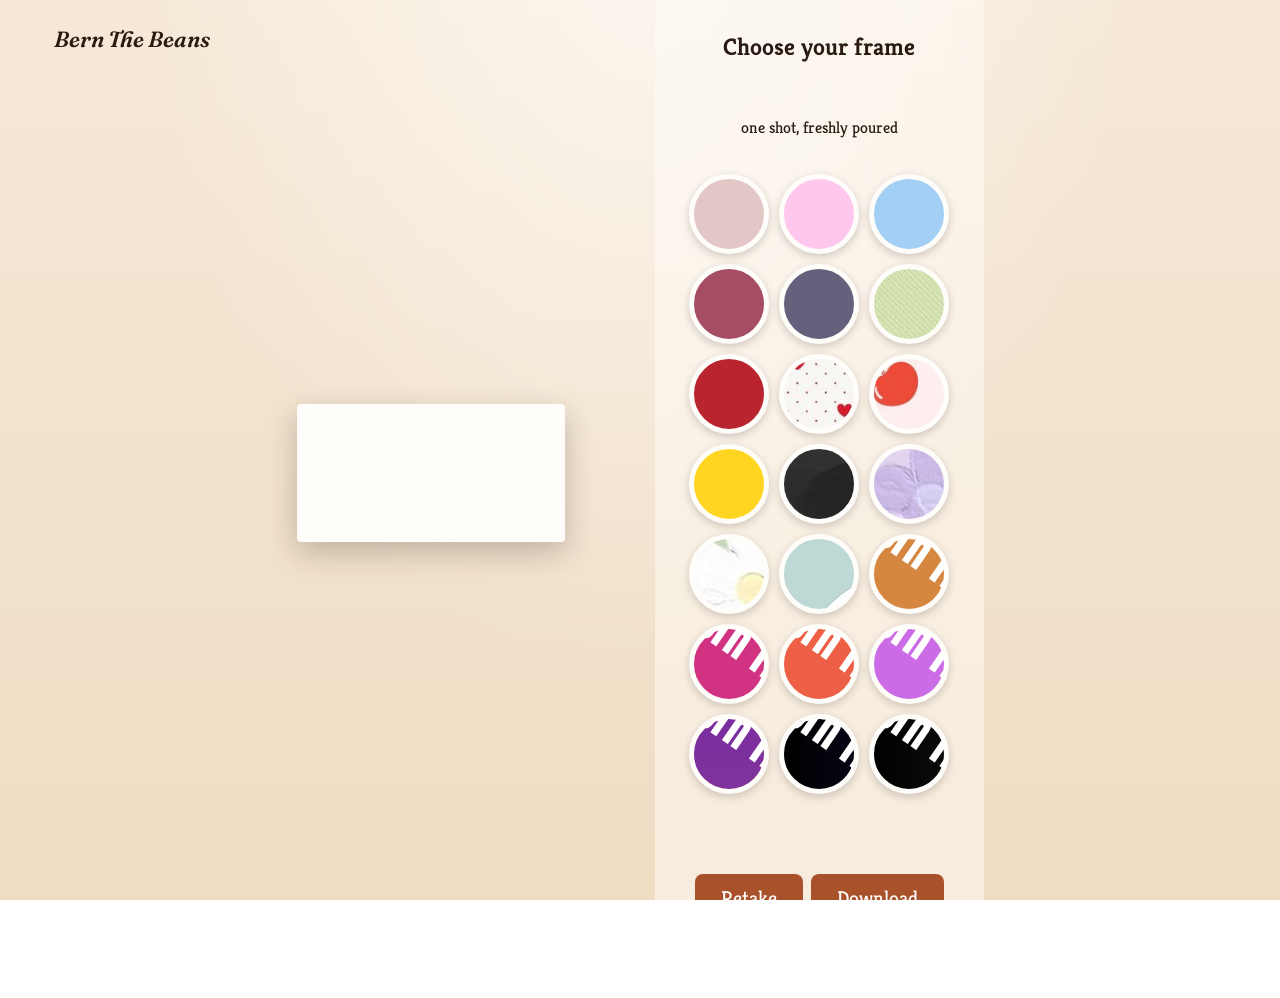
==== download.html @ d231773c "last" ====
<!DOCTYPE html>
<html lang="en">
<head>
    <meta charset="UTF-8">
    <meta name="viewport" content="width=device-width, initial-scale=1.0">
    <title>Bern The Beans PhotoBooth</title>
    <link rel="stylesheet" href="styles.css">
    <link rel="preconnect" href="https://fonts.googleapis.com">
    <link rel="preconnect" href="https://fonts.gstatic.com" crossorigin>
    <link href="https://fonts.googleapis.com/css2?family=Fraunces:ital,opsz,wght@0,9..144,400..700;1,9..144,500..700&family=Caveat:wght@500;700&family=Kreon:wght@300..700&family=League+Spartan:wght@100..900&display=swap" rel="stylesheet">
    <link rel="icon" type="image/png" href="img/logo.png">
</head>
<body class="download">

    <div>
        <h1 class="logo2">Bern The Beans</h1>
    </div>

    <div class="main-container">
        <canvas id="finalCanvas"></canvas>

        <div class="right">
            <h2>Choose your frame</h2>
            <p class="receipt-note">one shot, freshly poured</p>

            <div class="color-grid">
                <button class="color-btn" data-color="img/nude.jpg" style="background-image: url('img/nude.jpg');"></button>
                <button class="color-btn" data-color="img/lilac.jpg" style="background-image: url('img/lilac.jpg');"></button>
                <button class="color-btn" data-color="img/blue.jpg" style="background-image: url('img/blue.jpg');"></button>
                <button class="color-btn" data-color="img/red.jpg" style="background-image: url('img/red.jpg');"></button>
                <button class="color-btn" data-color="img/cobalt.jpg" style="background-image: url('img/cobalt.jpg');"></button>
                <button class="color-btn" data-color="img/matcha.jpg" style="background-image: url('img/matcha.jpg');"></button>
                <button class="color-btn" data-color="img/valentines.png" style="background-image: url('img/valentines.png');"></button>
                <button class="color-btn" data-color="img/valentines1.png" style="background-image: url('img/valentines1.png');"></button>
                <button class="color-btn" data-color="img/valentines2.png" style="background-image: url('img/valentines2.png');"></button>
                <button class="color-btn" data-color="img/yellow.jpg" style="background-image: url('img/yellow.jpg');"></button>
                <button class="color-btn" data-color="img/black.jpg" style="background-image: url('img/black.jpg');"></button>
                <button class="color-btn" data-color="img/purple.jpg" style="background-image: url('img/purple.jpg');"></button>
                <button class="color-btn" data-color="img/green.jpg" style="background-image: url('img/green.jpg');"></button>
                <button class="color-btn" data-color="img/bgg.jpg" style="background-image: url('img/bgg.jpg');"></button>
                <button class="color-btn" data-color="img/1.png" style="background-image: url('img/1.png');"></button>
                <button class="color-btn" data-color="img/2.png" style="background-image: url('img/2.png');"></button>
                <button class="color-btn" data-color="img/3.png" style="background-image: url('img/3.png');"></button>
                <button class="color-btn" data-color="img/4.png" style="background-image: url('img/4.png');"></button>
                <button class="color-btn" data-color="img/5.png" style="background-image: url('img/5.png');"></button>
                <button class="color-btn" data-color="img/6.png" style="background-image: url('img/6.png');"></button>
                <button class="color-btn" data-color="img/7.png" style="background-image: url('img/7.png');"></button>
            </div>

            <div class="button-last">
                <a href="photobooth.html"><button>Retake</button></a>
                <button id="download-btn">Download</button>
            </div>
        </div>
    </div>

    <script src="download.js"></script>

</body>
</html>
---- styles.css ----
/* ============================================
   BERN THE BEANS PHOTOBOOTH
   Coffee-shop theme — a menu-board sign,
   an espresso-stage camera room, and a
   receipt-style download counter.
   ============================================ */

:root{
    /* -- palette: roasted, poured, chalked -- */
    --coffee-black:  #2A1B12;   /* espresso, deep text/bg */
    --espresso:      #4A2E1E;   /* stage curtain brown */
    --cocoa:         #6F4630;   /* muted secondary text */
    --caramel:       #C68958;   /* warm mid accent / borders */
    --rust:          #A8512B;   /* CTA / primary accent */
    --cream:         #F6E9D8;   /* latte foam page background */
    --foam:          #FFFDF9;   /* milk-foam white */
    --chalk:         #F3EFE6;   /* chalk lettering on board */

    /* legacy variable names kept so nothing else silently breaks */
    --primary-color: var(--rust);
    --text-color: var(--coffee-black);
    --accent-color: var(--caramel);
    --white: var(--foam);
}

html, body {
    overflow: hidden;
    height: 100%;
    margin: 0;
    padding: 0;
}

/* Chalkboard-style wordmark used site-wide */
.logo1 {
    margin-top: 8vh;
    font-family: 'Fraunces', serif;
    font-optical-sizing: auto;
    font-weight: 600;
    font-style: italic;
    font-size: clamp(28px, 4.2vw, 64px);
    text-align: center;
    color: var(--coffee-black);
    letter-spacing: 0.01em;
}

.logo1::after{
    content: "";
    display: block;
    width: 72px;
    height: 3px;
    margin: 14px auto 0;
    background: var(--rust);
    border-radius: 2px;
}

.logo2 {
    padding-left: 2em;
    font-family: 'Fraunces', serif;
    font-weight: 600;
    font-style: italic;
    font-size: 22px;
    position: fixed;
    top: 10px;
    left: 10px;
    z-index: 1000;
    color: var(--coffee-black);
}

body {
    display: flex;
    flex-direction: column;
    justify-content: center;
    align-items: center;
    height: 100vh;
    margin: 0;
    background-size: cover;
    background-position: center;
    background-repeat: no-repeat;
    font-family: 'Kreon', serif;
    text-align: center;
    gap: min(5vh, 60px);
    padding: 5vh 5vw;
    box-sizing: border-box;
    overflow: hidden;
    color: var(--coffee-black);
}

/* -- Page grounds, built from gradients so nothing depends on
      a missing image file. Swap in url('img/bg.png') on any of
      these if you'd rather use a photographed backdrop. -- */

.home{
    background:
        radial-gradient(ellipse at 50% -10%, rgba(255,255,255,0.6), transparent 55%),
        repeating-linear-gradient(90deg, rgba(0,0,0,0.015) 0 2px, transparent 2px 4px),
        linear-gradient(180deg, var(--cream) 0%, #EFDCC3 100%);
}

.instructions{
    background:
        radial-gradient(ellipse at 50% -10%, rgba(255,255,255,0.5), transparent 55%),
        linear-gradient(180deg, #F1E2CC 0%, var(--cream) 100%);
}

.photobooth{
    background:
        radial-gradient(ellipse at 50% 20%, rgba(255,255,255,0.06), transparent 60%),
        linear-gradient(180deg, var(--espresso) 0%, var(--coffee-black) 100%);
    color: var(--chalk);
}

.download{
    background:
        radial-gradient(ellipse at 50% -10%, rgba(255,255,255,0.6), transparent 55%),
        linear-gradient(180deg, var(--cream) 0%, #EFDCC3 100%);
}

img {
    max-width: 80%;
    height: auto;
    display: block;
    margin: 0 auto;
}

/* Decorative steam-cup mark that replaces the old .star image.
   Pure CSS/SVG, no external asset required. */
.star{
    margin-top: -10px;
    width: 110px;
    height: 110px;
}

.steam-cup {
    display: block;
    margin: 0 auto;
    width: 96px;
    height: auto;
    overflow: visible;
}

.steam-cup .steam {
    stroke: var(--cocoa);
    stroke-width: 5;
    stroke-linecap: round;
    fill: none;
    opacity: 0.7;
    transform-origin: center;
    animation: rise 3s ease-in-out infinite;
}
.steam-cup .steam.s2 { animation-delay: 0.6s; }
.steam-cup .steam.s3 { animation-delay: 1.2s; }

@keyframes rise {
    0%   { transform: translateY(6px) scaleY(0.9); opacity: 0; }
    25%  { opacity: 0.75; }
    70%  { opacity: 0.35; }
    100% { transform: translateY(-14px) scaleY(1.05); opacity: 0; }
}

@media (prefers-reduced-motion: reduce){
    .steam-cup .steam { animation: none; opacity: 0.5; }
}

/* Chalkboard tagline chip */
.chalk-tagline{
    font-family: 'Caveat', cursive;
    font-size: clamp(20px, 2.6vw, 30px);
    color: var(--chalk);
    background: var(--coffee-black);
    display: inline-block;
    padding: 10px 26px;
    border-radius: 6px;
    transform: rotate(-1.2deg);
    box-shadow: 0 6px 14px rgba(42,27,18,0.25);
}

button {
    display: flex;
    align-items: center;
    justify-content: center;
    color: var(--foam);
    font-family: 'Kreon', serif;
    font-size: clamp(16px, 2vw, 20px);
    background-color: var(--rust);
    padding: 12px 26px;
    gap: 8px;
    border: none;
    cursor: pointer;
    transition: 0.3s;
    border-radius: 8px;
    box-shadow: 0 4px 0 var(--coffee-black);
}

#ready-btn, #start-btn{
    position: fixed;
    bottom: calc(56px + 56px);
    left: 50%;
    transform: translateX(-50%);
    z-index: 10;
}

a{
    text-decoration: none;
}

button:hover{
    color: var(--coffee-black);
    background-color: var(--caramel);
    transform: translateY(2px);
    box-shadow: 0 2px 0 var(--coffee-black);
}
#ready-btn:hover, #start-btn:hover{
    transform: translateX(-50%) translateY(2px);
}

.footer-text {
    position: fixed;
    bottom: 16px;
    left: 50%;
    transform: translateX(-50%);
    font-family: 'League Spartan', serif;
    font-size: clamp(12px, 1.2vw, 14px);
    font-weight: 500;
    text-align: center;
    max-width: 90%;
    color: var(--cocoa);
}


/*PHOTOBOOTH*/

.photobooth {
    height: 100vh;
    display: flex;
    justify-content: center;
    align-items: center;
    padding: 20px;
}

.camera-container {
    display: flex;
    flex-direction: column;
    align-items: center;
    gap: 16px;
    width: 90%;
    max-width: 960px;
    padding: 16px;
    height: 100vh;
    justify-content: center;
}

video {
    width: 100%;
    max-width: 600px;
    height: auto;
    border: 16px solid var(--foam);
    background-color: var(--coffee-black);
    border-radius: 8px;
    box-shadow: 0 0 0 4px var(--caramel), 0 20px 40px rgba(0,0,0,0.45);
    transform: scaleX(-1);
    -webkit-transform: scaleX(-1);
    -moz-transform: scaleX(-1);
}

/* Countdown text */

#countdown {
    font-size: clamp(18px, 2vw, 24px);
    font-weight: bold;
    color: var(--chalk);
    text-align: center;
    font-family: 'Fraunces', serif;
}

#counter {
    font-size: clamp(16px, 1.8vw, 20px);
    color: var(--caramel);
}


/*DOWNLOAD*/

body .download {
    display: flex;
    justify-content: center;
    align-items: center;
    height: 100vh;
    margin: 0;
    flex-direction: column;
}


.main-container {
    display: flex;
    justify-content: center;
    align-items: center;
    gap: 40px;
}

#finalCanvas {
    max-width: 70vw;
    max-height: 70vh;
    background: var(--foam);
    padding: 14px;
    border-radius: 4px;
    box-shadow: 0 10px 30px rgba(42,27,18,0.25);
}

.right {
    margin-left: 50px;
    display: flex;
    flex-direction: column;
    align-items: center;
    justify-content: center;
    gap: 20px;
    padding: 20px;
    border-radius: 12px;
    background: rgba(255,253,249,0.5);
}


.color-grid {
    display: grid;
    grid-template-columns: repeat(3, 1fr);
    grid-template-rows: repeat(2, auto);
    gap: 10px;
    justify-content: center;
}

.color-btn {
    width: 80px;
    height: 80px;
    border-radius: 50%;
    border: 5px solid var(--foam);
    cursor: pointer;
    transition: transform 0.2s ease-in-out;
    box-shadow: 0 3px 8px rgba(42,27,18,0.2);
}

.color-btn:hover {
    transform: scale(1.1);
}

.button-last{
    display: flex;
    gap: 8px;
    margin-top: 50px;
    padding: 10px 20px;
    font-size: 16px;
    border: none;
    color: var(--foam);
}


@media (max-width: 768px) {

    .logo1 {
        font-size: 8vw;
        margin-top: 7vh;
    }

    img {
        max-width: 300px;
        padding-top: 20px;
        padding-bottom: 20px;
    }


    button {
        font-size: 20px;
        padding: 10px 16px;
    }

    .footer-text {
        position: fixed;
        bottom: 10px;
        left: 50%;
        transform: translateX(-50%);
        text-align: center;
        font-size: 14px;
        max-width: 90%;
        margin-top: 50px;
        padding: 5px 10px;
    }

    .main-container {
        flex-direction: row;
        align-items: center;
        gap: 20px;
        max-width: 100vw;
        flex-wrap: wrap;
        overflow-x: auto;
        white-space: nowrap;
        padding: 10px;
        margin-bottom: 50px;
    }

    .right {
        margin-left: 0;
        max-width: 100%;
        flex-shrink: 0;
    }

    #finalCanvas {
        width: 100%;
        max-width: 40vw;
        height: auto;
        max-height: 60vh;
        object-fit: contain;
        flex-shrink: 0;
    }

    body {
        overflow-x: auto;
    }

    .camera-container {
        max-width: 80%;
        display: flex;
        flex-direction: column;
        justify-content: center;
        align-items: center;
        gap: 12px;
        height: 100vh;
    }

    video {
        max-width: 100%;
        border-width: 12px;
    }
}

@media (max-width: 480px) {

    .logo1 {
        font-size: 32px;
        margin-bottom: 50px;
    }

    img {
        max-width: 200px;
        display: block;
        padding-top: 10px;
        margin-bottom: 50px;
    }

    button {
        font-size: 20px;
        padding: 8px 14px;
        display: block;
        margin-top: 50px;
    }

    .main-container {
        flex-direction: row;
        align-items: center;
        gap: 10px;
        max-width: 100vw;
        flex-wrap: wrap;
        overflow-x: auto;
        white-space: nowrap;
        margin-bottom: 0;
        padding-bottom: 25px;
    }

    .footer-text {
        position: fixed;
        bottom: 10px;
        left: 50%;
        transform: translateX(-50%);
        text-align: center;
        font-size: 10px;
        max-width: 90%;
        background: rgba(255, 253, 249, 0.85);
        padding: 5px 10px;
    }

    h2{
        font-size: 20px;
    }

    .color-btn {
        width: 60px;
        height: 60px;
        border-radius: 50%;
        border: 3px solid var(--foam);
        cursor: pointer;
        transition: transform 0.2s ease-in-out;
    }

    .camera-container {
        display: flex;
        flex-direction: column;
        justify-content: center;
        align-items: center;
        gap: 12px;
        height: 100vh;
    }

    video {
        border-width: 8px;
        border-radius: 6px;
    }

    #countdown {
        font-size: 18px;
    }

    #counter {
        font-size: 16px;
    }
}
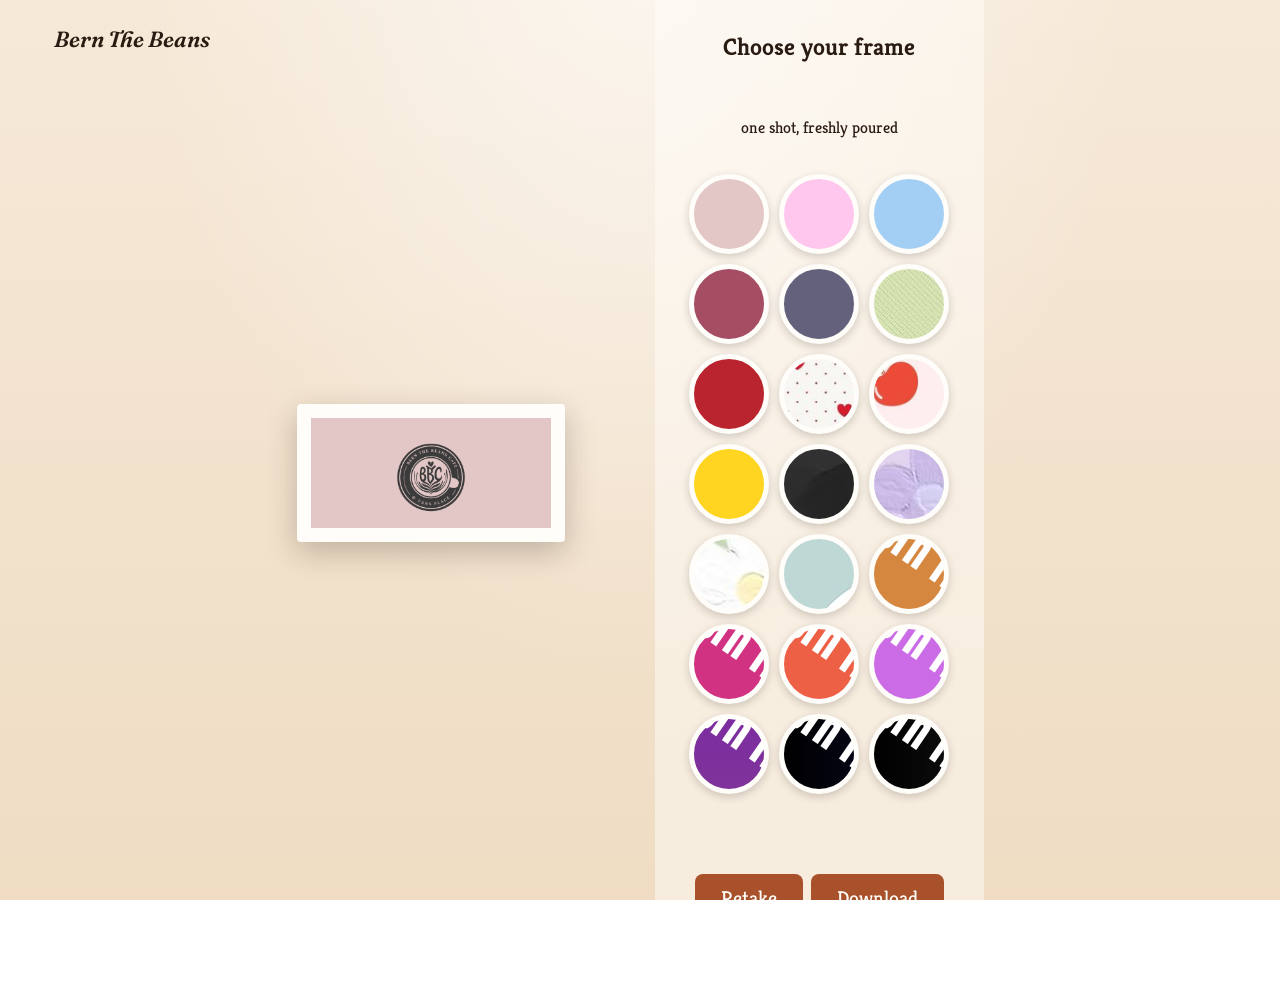
==== commit 733b4c78: "commit" ====
(no text change in the page or its own stylesheets)
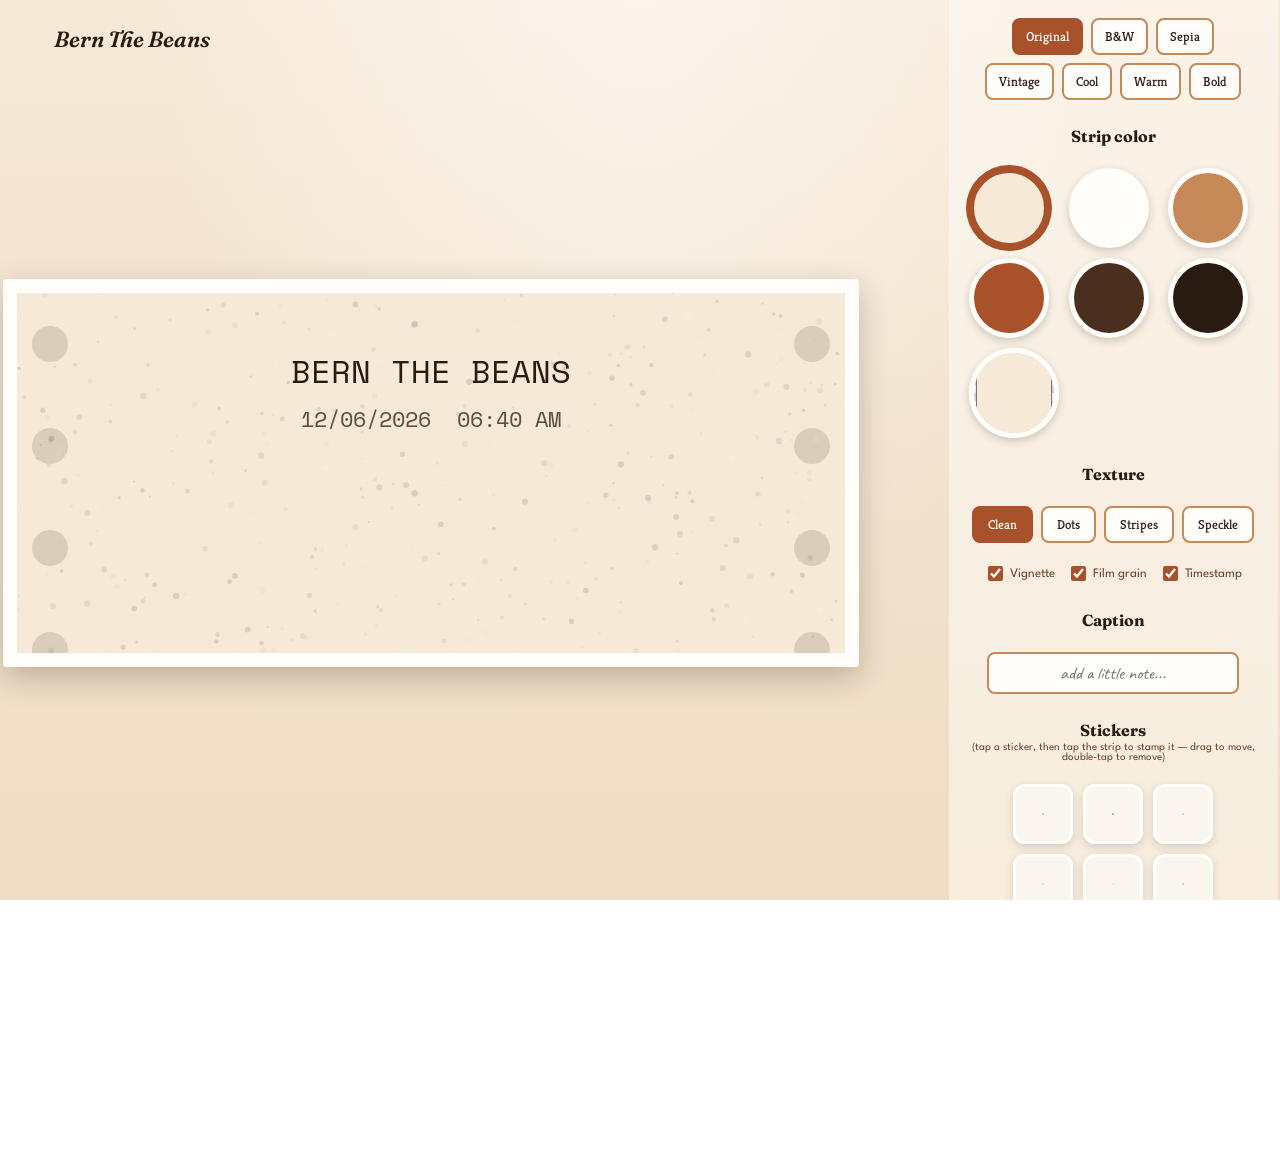
==== commit ac125f66: "cc" ====
--- a/download.html
+++ b/download.html
@@ -7,7 +7,7 @@
     <link rel="stylesheet" href="styles.css">
     <link rel="preconnect" href="https://fonts.googleapis.com">
     <link rel="preconnect" href="https://fonts.gstatic.com" crossorigin>
-    <link href="https://fonts.googleapis.com/css2?family=Fraunces:ital,opsz,wght@0,9..144,400..700;1,9..144,500..700&family=Caveat:wght@500;700&family=Kreon:wght@300..700&family=League+Spartan:wght@100..900&display=swap" rel="stylesheet">
+    <link href="https://fonts.googleapis.com/css2?family=Fraunces:ital,opsz,wght@0,9..144,400..700;1,9..144,500..700&family=Caveat:wght@500;700&family=Kreon:wght@300..700&family=League+Spartan:wght@100..900&family=Space+Mono:wght@400;700&display=swap" rel="stylesheet">
     <link rel="icon" type="image/png" href="img/logo.png">
 </head>
 <body class="download">
@@ -17,34 +17,82 @@
     </div>
 
     <div class="main-container">
-        <canvas id="finalCanvas"></canvas>
+        <div class="canvas-wrap">
+            <canvas id="finalCanvas"></canvas>
+            <div id="flash-overlay"></div>
+        </div>
 
         <div class="right">
-            <h2>Choose your frame</h2>
+            <h2>Develop your strip</h2>
             <p class="receipt-note">one shot, freshly poured</p>
 
+            <h3>Filter</h3>
+            <div class="filter-grid">
+                <button class="filter-btn selected" data-filter="original">Original</button>
+                <button class="filter-btn" data-filter="bw">B&amp;W</button>
+                <button class="filter-btn" data-filter="sepia">Sepia</button>
+                <button class="filter-btn" data-filter="vintage">Vintage</button>
+                <button class="filter-btn" data-filter="cool">Cool</button>
+                <button class="filter-btn" data-filter="warm">Warm</button>
+                <button class="filter-btn" data-filter="contrast">Bold</button>
+            </div>
+
+            <h3>Strip color</h3>
             <div class="color-grid">
-                <button class="color-btn" data-color="img/nude.jpg" style="background-image: url('img/nude.jpg');"></button>
-                <button class="color-btn" data-color="img/lilac.jpg" style="background-image: url('img/lilac.jpg');"></button>
-                <button class="color-btn" data-color="img/blue.jpg" style="background-image: url('img/blue.jpg');"></button>
-                <button class="color-btn" data-color="img/red.jpg" style="background-image: url('img/red.jpg');"></button>
-                <button class="color-btn" data-color="img/cobalt.jpg" style="background-image: url('img/cobalt.jpg');"></button>
-                <button class="color-btn" data-color="img/matcha.jpg" style="background-image: url('img/matcha.jpg');"></button>
-                <button class="color-btn" data-color="img/valentines.png" style="background-image: url('img/valentines.png');"></button>
-                <button class="color-btn" data-color="img/valentines1.png" style="background-image: url('img/valentines1.png');"></button>
-                <button class="color-btn" data-color="img/valentines2.png" style="background-image: url('img/valentines2.png');"></button>
-                <button class="color-btn" data-color="img/yellow.jpg" style="background-image: url('img/yellow.jpg');"></button>
-                <button class="color-btn" data-color="img/black.jpg" style="background-image: url('img/black.jpg');"></button>
-                <button class="color-btn" data-color="img/purple.jpg" style="background-image: url('img/purple.jpg');"></button>
-                <button class="color-btn" data-color="img/green.jpg" style="background-image: url('img/green.jpg');"></button>
-                <button class="color-btn" data-color="img/bgg.jpg" style="background-image: url('img/bgg.jpg');"></button>
-                <button class="color-btn" data-color="img/1.png" style="background-image: url('img/1.png');"></button>
-                <button class="color-btn" data-color="img/2.png" style="background-image: url('img/2.png');"></button>
-                <button class="color-btn" data-color="img/3.png" style="background-image: url('img/3.png');"></button>
-                <button class="color-btn" data-color="img/4.png" style="background-image: url('img/4.png');"></button>
-                <button class="color-btn" data-color="img/5.png" style="background-image: url('img/5.png');"></button>
-                <button class="color-btn" data-color="img/6.png" style="background-image: url('img/6.png');"></button>
-                <button class="color-btn" data-color="img/7.png" style="background-image: url('img/7.png');"></button>
+                <button class="color-btn selected" data-color="#F6E9D8" style="background-color:#F6E9D8;"></button>
+                <button class="color-btn" data-color="#FFFDF9" style="background-color:#FFFDF9;"></button>
+                <button class="color-btn" data-color="#C68958" style="background-color:#C68958;"></button>
+                <button class="color-btn" data-color="#A8512B" style="background-color:#A8512B;"></button>
+                <button class="color-btn" data-color="#4A2E1E" style="background-color:#4A2E1E;"></button>
+                <button class="color-btn" data-color="#2A1B12" style="background-color:#2A1B12;"></button>
+                <label class="color-btn custom-swatch" for="custom-color">
+                    <input type="color" id="custom-color" value="#F6E9D8">
+                </label>
+            </div>
+
+            <h3>Texture</h3>
+            <div class="pattern-grid">
+                <button class="pattern-btn selected" data-pattern="solid">Clean</button>
+                <button class="pattern-btn" data-pattern="dots">Dots</button>
+                <button class="pattern-btn" data-pattern="stripes">Stripes</button>
+                <button class="pattern-btn" data-pattern="speckle">Speckle</button>
+            </div>
+
+            <div class="toggle-row">
+                <label><input type="checkbox" id="vignette-toggle" checked> Vignette</label>
+                <label><input type="checkbox" id="grain-toggle" checked> Film grain</label>
+                <label><input type="checkbox" id="timestamp-toggle" checked> Timestamp</label>
+            </div>
+
+            <h3>Caption</h3>
+            <input type="text" id="caption-input" maxlength="28" placeholder="add a little note...">
+
+<h3>Stickers <span class="hint">(tap a sticker, then tap the strip to stamp it — drag to move, double-tap to remove)</span></h3>
+            <div class="icon-grid">
+                <button class="icon-btn" data-type="cup" title="Cup">
+                    <svg viewBox="0 0 48 48"><ellipse cx="24" cy="39" rx="14" ry="3.5" fill="#FFFDF9"/><path d="M11 20h26l-3 22a2 2 0 0 1-2 2H16a2 2 0 0 1-2-2z" fill="#A8512B"/><path d="M35 25a5 5 0 0 1 0 10" fill="none" stroke="#A8512B" stroke-width="3"/><path d="M17 15q-3-5 0-9M24 15q-3-5 0-9M31 15q-3-5 0-9" fill="none" stroke="#6F4630" stroke-width="2.4" stroke-linecap="round" opacity="0.6"/></svg>
+                </button>
+                <button class="icon-btn" data-type="bean" title="Bean">
+                    <svg viewBox="0 0 48 48"><ellipse cx="24" cy="24" rx="14" ry="20" transform="rotate(35 24 24)" fill="#6F4630"/><path d="M22 6q6 18 0 36" fill="none" stroke="#2A1B12" stroke-width="2.4"/></svg>
+                </button>
+                <button class="icon-btn" data-type="heart" title="Heart">
+                    <svg viewBox="0 0 48 48"><path d="M24 40C4 26 8 8 24 16 40 8 44 26 24 40Z" fill="#A8512B"/></svg>
+                </button>
+                <button class="icon-btn" data-type="star" title="Star">
+                    <svg viewBox="0 0 48 48"><polygon points="24,4 30,18 45,18 33,28 37,43 24,34 11,43 15,28 3,18 18,18" fill="#C68958"/></svg>
+                </button>
+                <button class="icon-btn" data-type="sparkle" title="Sparkle">
+                    <svg viewBox="0 0 48 48"><path d="M24 4C24 16 24 16 36 24 24 32 24 32 24 44 24 32 24 32 12 24 24 16 24 16 24 4Z" fill="#2A1B12"/></svg>
+                </button>
+                <button class="icon-btn" data-type="leaf" title="Leaf">
+                    <svg viewBox="0 0 48 48"><path d="M24 44C4 34 8 12 24 6 40 12 44 34 24 44Z" fill="#6E8B4A"/><line x1="24" y1="40" x2="24" y2="8" stroke="#3F5A2A" stroke-width="2"/></svg>
+                </button>
+            </div>
+
+            <div class="sticker-tools">
+                <button id="undo-btn">↩ Undo</button>
+                <button id="clear-btn">🧹 Clear</button>
+                <button id="surprise-btn">🎲 Surprise me</button>
             </div>
 
             <div class="button-last">
--- a/styles.css
+++ b/styles.css
@@ -85,10 +85,6 @@
     color: var(--coffee-black);
 }
 
-/* -- Page grounds, built from gradients so nothing depends on
-      a missing image file. Swap in url('img/bg.png') on any of
-      these if you'd rather use a photographed backdrop. -- */
-
 .home{
     background:
         radial-gradient(ellipse at 50% -10%, rgba(255,255,255,0.6), transparent 55%),
@@ -122,8 +118,6 @@
     margin: 0 auto;
 }
 
-/* Decorative steam-cup mark that replaces the old .star image.
-   Pure CSS/SVG, no external asset required. */
 .star{
     margin-top: -10px;
     width: 110px;
@@ -161,7 +155,6 @@
     .steam-cup .steam { animation: none; opacity: 0.5; }
 }
 
-/* Chalkboard tagline chip */
 .chalk-tagline{
     font-family: 'Caveat', cursive;
     font-size: clamp(20px, 2.6vw, 30px);
@@ -262,8 +255,6 @@
     -moz-transform: scaleX(-1);
 }
 
-/* Countdown text */
-
 #countdown {
     font-size: clamp(18px, 2vw, 24px);
     font-weight: bold;
@@ -349,6 +340,73 @@
     font-size: 16px;
     border: none;
     color: var(--foam);
+}
+
+/* -- NEW: customizable frame controls -- */
+
+.right h3 {
+    font-family: 'Fraunces', serif;
+    font-size: 16px;
+    margin: 6px 0 2px;
+    color: var(--coffee-black);
+}
+
+.receipt-note {
+    font-family: 'Caveat', cursive;
+    font-size: 18px;
+    color: var(--cocoa);
+    margin: -6px 0 6px;
+}
+
+.color-btn.selected {
+    border-color: var(--rust);
+    box-shadow: 0 0 0 3px var(--rust);
+}
+
+.custom-swatch {
+    display: flex;
+    align-items: center;
+    justify-content: center;
+    background: repeating-conic-gradient(#ccc 0% 25%, #eee 0% 50%) 50% / 16px 16px;
+    padding: 0;
+    overflow: hidden;
+}
+
+.custom-swatch input[type="color"] {
+    width: 140%;
+    height: 140%;
+    border: none;
+    padding: 0;
+    cursor: pointer;
+    background: none;
+}
+
+.icon-grid {
+    display: grid;
+    grid-template-columns: repeat(3, 1fr);
+    gap: 10px;
+    justify-content: center;
+}
+
+.icon-btn {
+    display: flex;
+    align-items: center;
+    justify-content: center;
+}
+
+.icon-btn svg {
+    width: 34px;
+    height: 34px;
+}
+
+.icon-btn:hover {
+    transform: scale(1.08);
+}
+
+.icon-btn.selected {
+    border-color: var(--rust);
+    box-shadow: 0 0 0 3px var(--rust);
+    background: rgba(200,137,88,0.25);
 }
 
 
@@ -509,4 +567,297 @@
     #counter {
         font-size: 16px;
     }
+}
+
+/* -- NEW: filmstrip / legit photobooth styling -- */
+
+.canvas-wrap {
+    position: relative;
+    display: flex;
+    justify-content: center;
+    align-items: center;
+}
+
+#finalCanvas {
+    cursor: crosshair;
+    transition: transform 0.2s ease;
+}
+
+#finalCanvas.pop {
+    animation: canvas-pop 0.4s ease;
+}
+
+@keyframes canvas-pop {
+    0%   { transform: scale(1); }
+    35%  { transform: scale(1.03) rotate(-0.6deg); }
+    70%  { transform: scale(0.99) rotate(0.4deg); }
+    100% { transform: scale(1) rotate(0deg); }
+}
+
+/* Flash-bulb intro overlay, sits on top of the canvas */
+#flash-overlay {
+    position: absolute;
+    inset: 14px; /* match #finalCanvas padding so it covers just the strip */
+    background: #fff;
+    opacity: 0;
+    pointer-events: none;
+    border-radius: 4px;
+}
+
+#flash-overlay.flash-fire {
+    opacity: 1;
+    animation: flash-flicker 0.22s steps(2, end);
+}
+
+#flash-overlay.flash-fade {
+    opacity: 1;
+    animation: flash-fade-out 0.7s ease forwards;
+}
+
+@keyframes flash-flicker {
+    0%   { opacity: 1; }
+    50%  { opacity: 0.4; }
+    100% { opacity: 1; }
+}
+
+@keyframes flash-fade-out {
+    0%   { opacity: 1; }
+    100% { opacity: 0; }
+}
+
+.hint {
+    font-family: 'League Spartan', serif;
+    font-size: 11px;
+    font-weight: 400;
+    color: var(--cocoa);
+    display: block;
+    margin-top: 2px;
+}
+
+.receipt-note {
+    font-family: 'Caveat', cursive;
+    font-size: 18px;
+    color: var(--cocoa);
+    margin: -6px 0 6px;
+}
+
+.right h3 {
+    font-family: 'Fraunces', serif;
+    font-size: 16px;
+    margin: 6px 0 2px;
+    color: var(--coffee-black);
+}
+
+/* Filter chooser */
+.filter-grid {
+    display: flex;
+    flex-wrap: wrap;
+    gap: 8px;
+    justify-content: center;
+    max-width: 260px;
+}
+
+.filter-btn {
+    font-size: 13px;
+    padding: 8px 12px;
+    background: var(--foam);
+    color: var(--coffee-black);
+    border: 2px solid var(--caramel);
+    box-shadow: none;
+}
+
+.filter-btn:hover {
+    background: var(--caramel);
+    color: var(--foam);
+}
+
+.filter-btn.selected {
+    background: var(--rust);
+    color: var(--foam);
+    border-color: var(--rust);
+}
+
+/* Color swatches */
+.color-btn.selected {
+    border-color: var(--rust);
+    box-shadow: 0 0 0 3px var(--rust);
+}
+
+.custom-swatch {
+    display: flex;
+    align-items: center;
+    justify-content: center;
+    background: repeating-conic-gradient(#ccc 0% 25%, #eee 0% 50%) 50% / 16px 16px;
+    padding: 0;
+    overflow: hidden;
+}
+
+.custom-swatch input[type="color"] {
+    width: 140%;
+    height: 140%;
+    border: none;
+    padding: 0;
+    cursor: pointer;
+    background: none;
+}
+
+/* Texture buttons */
+.pattern-grid {
+    display: flex;
+    flex-wrap: wrap;
+    gap: 8px;
+    justify-content: center;
+}
+
+.pattern-btn {
+    font-size: 13px;
+    padding: 8px 14px;
+    background: var(--foam);
+    color: var(--coffee-black);
+    border: 2px solid var(--caramel);
+    box-shadow: none;
+}
+
+.pattern-btn:hover {
+    background: var(--caramel);
+    color: var(--foam);
+}
+
+.pattern-btn.selected {
+    background: var(--rust);
+    color: var(--foam);
+    border-color: var(--rust);
+}
+
+/* Toggle checkboxes for vignette / grain / timestamp */
+.toggle-row {
+    display: flex;
+    flex-wrap: wrap;
+    gap: 12px;
+    justify-content: center;
+    font-family: 'League Spartan', serif;
+    font-size: 13px;
+    color: var(--cocoa);
+}
+
+.toggle-row label {
+    display: flex;
+    align-items: center;
+    gap: 4px;
+    cursor: pointer;
+}
+
+.toggle-row input[type="checkbox"] {
+    accent-color: var(--rust);
+    width: 15px;
+    height: 15px;
+    cursor: pointer;
+}
+
+/* Caption input */
+#caption-input {
+    font-family: 'Caveat', cursive;
+    font-size: 18px;
+    padding: 8px 14px;
+    border: 2px solid var(--caramel);
+    border-radius: 8px;
+    background: var(--foam);
+    color: var(--coffee-black);
+    width: 220px;
+    text-align: center;
+}
+
+#caption-input:focus {
+    outline: none;
+    border-color: var(--rust);
+}
+
+/* Sticker palette */
+.icon-grid {
+    display: grid;
+    grid-template-columns: repeat(3, 1fr);
+    gap: 10px;
+    justify-content: center;
+}
+
+.icon-btn {
+    width: 60px;
+    height: 60px;
+    border-radius: 12px;
+    border: 3px solid var(--foam);
+    background: rgba(255,253,249,0.6);
+    font-size: 26px;
+    cursor: pointer;
+    transition: transform 0.2s ease-in-out, box-shadow 0.2s;
+    box-shadow: 0 3px 8px rgba(42,27,18,0.15);
+}
+
+.icon-btn:hover {
+    transform: scale(1.08);
+}
+
+.icon-btn.armed {
+    border-color: var(--rust);
+    box-shadow: 0 0 0 3px var(--rust);
+    background: rgba(200,137,88,0.3);
+    animation: armed-bounce 0.6s ease infinite;
+}
+
+@keyframes armed-bounce {
+    0%, 100% { transform: translateY(0); }
+    50%      { transform: translateY(-4px); }
+}
+
+/* Sticker tool buttons */
+.sticker-tools {
+    display: flex;
+    flex-wrap: wrap;
+    gap: 8px;
+    justify-content: center;
+}
+
+.sticker-tools button {
+    font-size: 13px;
+    padding: 8px 12px;
+    box-shadow: 0 3px 0 var(--coffee-black);
+}
+
+#surprise-btn {
+    background-color: var(--cocoa);
+}
+
+#surprise-btn:hover {
+    background-color: var(--caramel);
+}
+
+/* Gentle pulse on Download */
+#download-btn {
+    animation: pulse-glow 2.4s ease-in-out infinite;
+}
+
+@keyframes pulse-glow {
+    0%, 100% { box-shadow: 0 4px 0 var(--coffee-black), 0 0 0 rgba(168,81,43,0); }
+    50%      { box-shadow: 0 4px 0 var(--coffee-black), 0 0 16px rgba(168,81,43,0.55); }
+}
+
+/* Confetti burst */
+.confetti-layer {
+    position: fixed;
+    inset: 0;
+    pointer-events: none;
+    overflow: hidden;
+    z-index: 9999;
+}
+
+.confetti-piece {
+    position: absolute;
+    top: -40px;
+    animation-name: confetti-fall;
+    animation-timing-function: ease-in;
+    animation-fill-mode: forwards;
+}
+
+@keyframes confetti-fall {
+    0%   { transform: translateY(0) rotate(0deg); opacity: 1; }
+    100% { transform: translateY(105vh) rotate(360deg); opacity: 0; }
 }
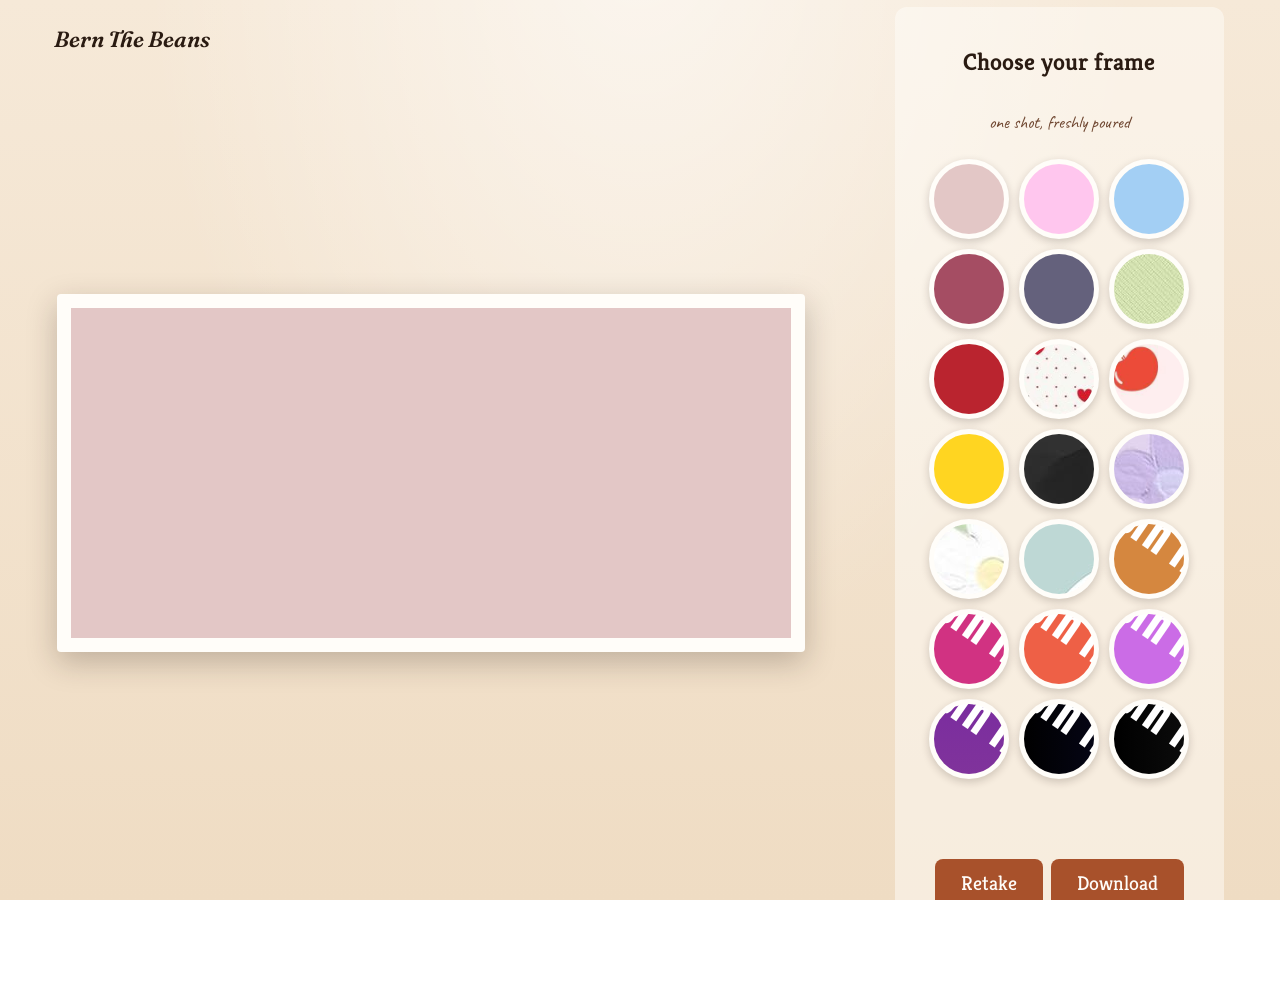
==== commit 3d7937b9: "cc" ====
--- a/download.html
+++ b/download.html
@@ -7,7 +7,7 @@
     <link rel="stylesheet" href="styles.css">
     <link rel="preconnect" href="https://fonts.googleapis.com">
     <link rel="preconnect" href="https://fonts.gstatic.com" crossorigin>
-    <link href="https://fonts.googleapis.com/css2?family=Fraunces:ital,opsz,wght@0,9..144,400..700;1,9..144,500..700&family=Caveat:wght@500;700&family=Kreon:wght@300..700&family=League+Spartan:wght@100..900&family=Space+Mono:wght@400;700&display=swap" rel="stylesheet">
+    <link href="https://fonts.googleapis.com/css2?family=Fraunces:ital,opsz,wght@0,9..144,400..700;1,9..144,500..700&family=Caveat:wght@500;700&family=Kreon:wght@300..700&family=League+Spartan:wght@100..900&display=swap" rel="stylesheet">
     <link rel="icon" type="image/png" href="img/logo.png">
 </head>
 <body class="download">
@@ -17,82 +17,34 @@
     </div>
 
     <div class="main-container">
-        <div class="canvas-wrap">
-            <canvas id="finalCanvas"></canvas>
-            <div id="flash-overlay"></div>
-        </div>
+        <canvas id="finalCanvas"></canvas>
 
         <div class="right">
-            <h2>Develop your strip</h2>
+            <h2>Choose your frame</h2>
             <p class="receipt-note">one shot, freshly poured</p>
 
-            <h3>Filter</h3>
-            <div class="filter-grid">
-                <button class="filter-btn selected" data-filter="original">Original</button>
-                <button class="filter-btn" data-filter="bw">B&amp;W</button>
-                <button class="filter-btn" data-filter="sepia">Sepia</button>
-                <button class="filter-btn" data-filter="vintage">Vintage</button>
-                <button class="filter-btn" data-filter="cool">Cool</button>
-                <button class="filter-btn" data-filter="warm">Warm</button>
-                <button class="filter-btn" data-filter="contrast">Bold</button>
-            </div>
-
-            <h3>Strip color</h3>
             <div class="color-grid">
-                <button class="color-btn selected" data-color="#F6E9D8" style="background-color:#F6E9D8;"></button>
-                <button class="color-btn" data-color="#FFFDF9" style="background-color:#FFFDF9;"></button>
-                <button class="color-btn" data-color="#C68958" style="background-color:#C68958;"></button>
-                <button class="color-btn" data-color="#A8512B" style="background-color:#A8512B;"></button>
-                <button class="color-btn" data-color="#4A2E1E" style="background-color:#4A2E1E;"></button>
-                <button class="color-btn" data-color="#2A1B12" style="background-color:#2A1B12;"></button>
-                <label class="color-btn custom-swatch" for="custom-color">
-                    <input type="color" id="custom-color" value="#F6E9D8">
-                </label>
-            </div>
-
-            <h3>Texture</h3>
-            <div class="pattern-grid">
-                <button class="pattern-btn selected" data-pattern="solid">Clean</button>
-                <button class="pattern-btn" data-pattern="dots">Dots</button>
-                <button class="pattern-btn" data-pattern="stripes">Stripes</button>
-                <button class="pattern-btn" data-pattern="speckle">Speckle</button>
-            </div>
-
-            <div class="toggle-row">
-                <label><input type="checkbox" id="vignette-toggle" checked> Vignette</label>
-                <label><input type="checkbox" id="grain-toggle" checked> Film grain</label>
-                <label><input type="checkbox" id="timestamp-toggle" checked> Timestamp</label>
-            </div>
-
-            <h3>Caption</h3>
-            <input type="text" id="caption-input" maxlength="28" placeholder="add a little note...">
-
-<h3>Stickers <span class="hint">(tap a sticker, then tap the strip to stamp it — drag to move, double-tap to remove)</span></h3>
-            <div class="icon-grid">
-                <button class="icon-btn" data-type="cup" title="Cup">
-                    <svg viewBox="0 0 48 48"><ellipse cx="24" cy="39" rx="14" ry="3.5" fill="#FFFDF9"/><path d="M11 20h26l-3 22a2 2 0 0 1-2 2H16a2 2 0 0 1-2-2z" fill="#A8512B"/><path d="M35 25a5 5 0 0 1 0 10" fill="none" stroke="#A8512B" stroke-width="3"/><path d="M17 15q-3-5 0-9M24 15q-3-5 0-9M31 15q-3-5 0-9" fill="none" stroke="#6F4630" stroke-width="2.4" stroke-linecap="round" opacity="0.6"/></svg>
-                </button>
-                <button class="icon-btn" data-type="bean" title="Bean">
-                    <svg viewBox="0 0 48 48"><ellipse cx="24" cy="24" rx="14" ry="20" transform="rotate(35 24 24)" fill="#6F4630"/><path d="M22 6q6 18 0 36" fill="none" stroke="#2A1B12" stroke-width="2.4"/></svg>
-                </button>
-                <button class="icon-btn" data-type="heart" title="Heart">
-                    <svg viewBox="0 0 48 48"><path d="M24 40C4 26 8 8 24 16 40 8 44 26 24 40Z" fill="#A8512B"/></svg>
-                </button>
-                <button class="icon-btn" data-type="star" title="Star">
-                    <svg viewBox="0 0 48 48"><polygon points="24,4 30,18 45,18 33,28 37,43 24,34 11,43 15,28 3,18 18,18" fill="#C68958"/></svg>
-                </button>
-                <button class="icon-btn" data-type="sparkle" title="Sparkle">
-                    <svg viewBox="0 0 48 48"><path d="M24 4C24 16 24 16 36 24 24 32 24 32 24 44 24 32 24 32 12 24 24 16 24 16 24 4Z" fill="#2A1B12"/></svg>
-                </button>
-                <button class="icon-btn" data-type="leaf" title="Leaf">
-                    <svg viewBox="0 0 48 48"><path d="M24 44C4 34 8 12 24 6 40 12 44 34 24 44Z" fill="#6E8B4A"/><line x1="24" y1="40" x2="24" y2="8" stroke="#3F5A2A" stroke-width="2"/></svg>
-                </button>
-            </div>
-
-            <div class="sticker-tools">
-                <button id="undo-btn">↩ Undo</button>
-                <button id="clear-btn">🧹 Clear</button>
-                <button id="surprise-btn">🎲 Surprise me</button>
+                <button class="color-btn" data-color="img/nude.jpg" style="background-image: url('img/nude.jpg');"></button>
+                <button class="color-btn" data-color="img/lilac.jpg" style="background-image: url('img/lilac.jpg');"></button>
+                <button class="color-btn" data-color="img/blue.jpg" style="background-image: url('img/blue.jpg');"></button>
+                <button class="color-btn" data-color="img/red.jpg" style="background-image: url('img/red.jpg');"></button>
+                <button class="color-btn" data-color="img/cobalt.jpg" style="background-image: url('img/cobalt.jpg');"></button>
+                <button class="color-btn" data-color="img/matcha.jpg" style="background-image: url('img/matcha.jpg');"></button>
+                <button class="color-btn" data-color="img/valentines.png" style="background-image: url('img/valentines.png');"></button>
+                <button class="color-btn" data-color="img/valentines1.png" style="background-image: url('img/valentines1.png');"></button>
+                <button class="color-btn" data-color="img/valentines2.png" style="background-image: url('img/valentines2.png');"></button>
+                <button class="color-btn" data-color="img/yellow.jpg" style="background-image: url('img/yellow.jpg');"></button>
+                <button class="color-btn" data-color="img/black.jpg" style="background-image: url('img/black.jpg');"></button>
+                <button class="color-btn" data-color="img/purple.jpg" style="background-image: url('img/purple.jpg');"></button>
+                <button class="color-btn" data-color="img/green.jpg" style="background-image: url('img/green.jpg');"></button>
+                <button class="color-btn" data-color="img/bgg.jpg" style="background-image: url('img/bgg.jpg');"></button>
+                <button class="color-btn" data-color="img/1.png" style="background-image: url('img/1.png');"></button>
+                <button class="color-btn" data-color="img/2.png" style="background-image: url('img/2.png');"></button>
+                <button class="color-btn" data-color="img/3.png" style="background-image: url('img/3.png');"></button>
+                <button class="color-btn" data-color="img/4.png" style="background-image: url('img/4.png');"></button>
+                <button class="color-btn" data-color="img/5.png" style="background-image: url('img/5.png');"></button>
+                <button class="color-btn" data-color="img/6.png" style="background-image: url('img/6.png');"></button>
+                <button class="color-btn" data-color="img/7.png" style="background-image: url('img/7.png');"></button>
             </div>
 
             <div class="button-last">
--- a/styles.css
+++ b/styles.css
@@ -389,14 +389,15 @@
 }
 
 .icon-btn {
-    display: flex;
-    align-items: center;
-    justify-content: center;
-}
-
-.icon-btn svg {
-    width: 34px;
-    height: 34px;
+    width: 60px;
+    height: 60px;
+    border-radius: 12px;
+    border: 3px solid var(--foam);
+    background: rgba(255,253,249,0.6);
+    font-size: 26px;
+    cursor: pointer;
+    transition: transform 0.2s ease-in-out, box-shadow 0.2s;
+    box-shadow: 0 3px 8px rgba(42,27,18,0.15);
 }
 
 .icon-btn:hover {
@@ -567,297 +568,4 @@
     #counter {
         font-size: 16px;
     }
-}
-
-/* -- NEW: filmstrip / legit photobooth styling -- */
-
-.canvas-wrap {
-    position: relative;
-    display: flex;
-    justify-content: center;
-    align-items: center;
-}
-
-#finalCanvas {
-    cursor: crosshair;
-    transition: transform 0.2s ease;
-}
-
-#finalCanvas.pop {
-    animation: canvas-pop 0.4s ease;
-}
-
-@keyframes canvas-pop {
-    0%   { transform: scale(1); }
-    35%  { transform: scale(1.03) rotate(-0.6deg); }
-    70%  { transform: scale(0.99) rotate(0.4deg); }
-    100% { transform: scale(1) rotate(0deg); }
-}
-
-/* Flash-bulb intro overlay, sits on top of the canvas */
-#flash-overlay {
-    position: absolute;
-    inset: 14px; /* match #finalCanvas padding so it covers just the strip */
-    background: #fff;
-    opacity: 0;
-    pointer-events: none;
-    border-radius: 4px;
-}
-
-#flash-overlay.flash-fire {
-    opacity: 1;
-    animation: flash-flicker 0.22s steps(2, end);
-}
-
-#flash-overlay.flash-fade {
-    opacity: 1;
-    animation: flash-fade-out 0.7s ease forwards;
-}
-
-@keyframes flash-flicker {
-    0%   { opacity: 1; }
-    50%  { opacity: 0.4; }
-    100% { opacity: 1; }
-}
-
-@keyframes flash-fade-out {
-    0%   { opacity: 1; }
-    100% { opacity: 0; }
-}
-
-.hint {
-    font-family: 'League Spartan', serif;
-    font-size: 11px;
-    font-weight: 400;
-    color: var(--cocoa);
-    display: block;
-    margin-top: 2px;
-}
-
-.receipt-note {
-    font-family: 'Caveat', cursive;
-    font-size: 18px;
-    color: var(--cocoa);
-    margin: -6px 0 6px;
-}
-
-.right h3 {
-    font-family: 'Fraunces', serif;
-    font-size: 16px;
-    margin: 6px 0 2px;
-    color: var(--coffee-black);
-}
-
-/* Filter chooser */
-.filter-grid {
-    display: flex;
-    flex-wrap: wrap;
-    gap: 8px;
-    justify-content: center;
-    max-width: 260px;
-}
-
-.filter-btn {
-    font-size: 13px;
-    padding: 8px 12px;
-    background: var(--foam);
-    color: var(--coffee-black);
-    border: 2px solid var(--caramel);
-    box-shadow: none;
-}
-
-.filter-btn:hover {
-    background: var(--caramel);
-    color: var(--foam);
-}
-
-.filter-btn.selected {
-    background: var(--rust);
-    color: var(--foam);
-    border-color: var(--rust);
-}
-
-/* Color swatches */
-.color-btn.selected {
-    border-color: var(--rust);
-    box-shadow: 0 0 0 3px var(--rust);
-}
-
-.custom-swatch {
-    display: flex;
-    align-items: center;
-    justify-content: center;
-    background: repeating-conic-gradient(#ccc 0% 25%, #eee 0% 50%) 50% / 16px 16px;
-    padding: 0;
-    overflow: hidden;
-}
-
-.custom-swatch input[type="color"] {
-    width: 140%;
-    height: 140%;
-    border: none;
-    padding: 0;
-    cursor: pointer;
-    background: none;
-}
-
-/* Texture buttons */
-.pattern-grid {
-    display: flex;
-    flex-wrap: wrap;
-    gap: 8px;
-    justify-content: center;
-}
-
-.pattern-btn {
-    font-size: 13px;
-    padding: 8px 14px;
-    background: var(--foam);
-    color: var(--coffee-black);
-    border: 2px solid var(--caramel);
-    box-shadow: none;
-}
-
-.pattern-btn:hover {
-    background: var(--caramel);
-    color: var(--foam);
-}
-
-.pattern-btn.selected {
-    background: var(--rust);
-    color: var(--foam);
-    border-color: var(--rust);
-}
-
-/* Toggle checkboxes for vignette / grain / timestamp */
-.toggle-row {
-    display: flex;
-    flex-wrap: wrap;
-    gap: 12px;
-    justify-content: center;
-    font-family: 'League Spartan', serif;
-    font-size: 13px;
-    color: var(--cocoa);
-}
-
-.toggle-row label {
-    display: flex;
-    align-items: center;
-    gap: 4px;
-    cursor: pointer;
-}
-
-.toggle-row input[type="checkbox"] {
-    accent-color: var(--rust);
-    width: 15px;
-    height: 15px;
-    cursor: pointer;
-}
-
-/* Caption input */
-#caption-input {
-    font-family: 'Caveat', cursive;
-    font-size: 18px;
-    padding: 8px 14px;
-    border: 2px solid var(--caramel);
-    border-radius: 8px;
-    background: var(--foam);
-    color: var(--coffee-black);
-    width: 220px;
-    text-align: center;
-}
-
-#caption-input:focus {
-    outline: none;
-    border-color: var(--rust);
-}
-
-/* Sticker palette */
-.icon-grid {
-    display: grid;
-    grid-template-columns: repeat(3, 1fr);
-    gap: 10px;
-    justify-content: center;
-}
-
-.icon-btn {
-    width: 60px;
-    height: 60px;
-    border-radius: 12px;
-    border: 3px solid var(--foam);
-    background: rgba(255,253,249,0.6);
-    font-size: 26px;
-    cursor: pointer;
-    transition: transform 0.2s ease-in-out, box-shadow 0.2s;
-    box-shadow: 0 3px 8px rgba(42,27,18,0.15);
-}
-
-.icon-btn:hover {
-    transform: scale(1.08);
-}
-
-.icon-btn.armed {
-    border-color: var(--rust);
-    box-shadow: 0 0 0 3px var(--rust);
-    background: rgba(200,137,88,0.3);
-    animation: armed-bounce 0.6s ease infinite;
-}
-
-@keyframes armed-bounce {
-    0%, 100% { transform: translateY(0); }
-    50%      { transform: translateY(-4px); }
-}
-
-/* Sticker tool buttons */
-.sticker-tools {
-    display: flex;
-    flex-wrap: wrap;
-    gap: 8px;
-    justify-content: center;
-}
-
-.sticker-tools button {
-    font-size: 13px;
-    padding: 8px 12px;
-    box-shadow: 0 3px 0 var(--coffee-black);
-}
-
-#surprise-btn {
-    background-color: var(--cocoa);
-}
-
-#surprise-btn:hover {
-    background-color: var(--caramel);
-}
-
-/* Gentle pulse on Download */
-#download-btn {
-    animation: pulse-glow 2.4s ease-in-out infinite;
-}
-
-@keyframes pulse-glow {
-    0%, 100% { box-shadow: 0 4px 0 var(--coffee-black), 0 0 0 rgba(168,81,43,0); }
-    50%      { box-shadow: 0 4px 0 var(--coffee-black), 0 0 16px rgba(168,81,43,0.55); }
-}
-
-/* Confetti burst */
-.confetti-layer {
-    position: fixed;
-    inset: 0;
-    pointer-events: none;
-    overflow: hidden;
-    z-index: 9999;
-}
-
-.confetti-piece {
-    position: absolute;
-    top: -40px;
-    animation-name: confetti-fall;
-    animation-timing-function: ease-in;
-    animation-fill-mode: forwards;
-}
-
-@keyframes confetti-fall {
-    0%   { transform: translateY(0) rotate(0deg); opacity: 1; }
-    100% { transform: translateY(105vh) rotate(360deg); opacity: 0; }
 }
